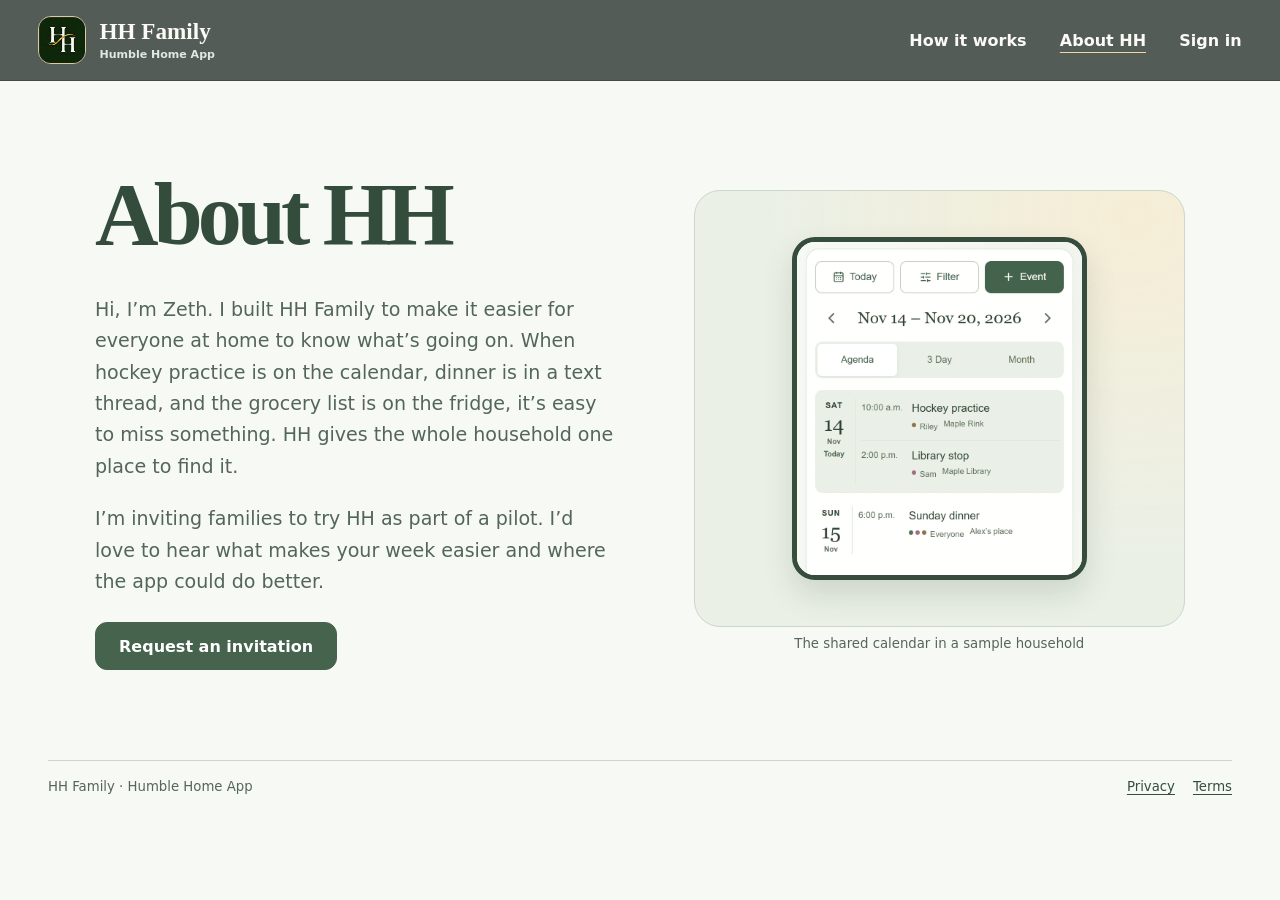
==== about-hh.html @ 5c3b0b7b "Add an About HH page to the public website" ====
<!doctype html>
<html lang="en">
<head>
  <meta charset="utf-8">
  <meta name="viewport" content="width=device-width, initial-scale=1">
  <meta name="robots" content="noindex, nofollow, noarchive">
  <meta name="theme-color" content="#f7f9f5">
  <meta name="description" content="Meet Zeth, the person behind HH Family, and find out how to try it with your household.">
  <title>About HH · HH Family</title>
  <link rel="icon" type="image/svg+xml" href="./favicon.svg">
  <link rel="stylesheet" href="./homepage/landing.css?v=home-showcase">
  <link rel="stylesheet" href="./homepage/about.css">
</head>
<body>
  <a class="skip-link" href="#main">Skip to content</a>
  <header class="home-header">
    <div class="site-header home-header-inner">
      <a class="wordmark" href="./index.html" aria-label="HH Family home">
        <img src="./icons/hh-180.png" alt="" width="48" height="48">
        <span>HH Family<small>Humble Home App</small></span>
      </a>
      <nav class="main-nav" aria-label="Main">
        <a class="nav-features" href="./index.html#explore">How it works</a>
        <a href="./about-hh.html" aria-current="page">About HH</a>
        <a href="https://app.hhfamily.ca/">Sign in</a>
      </nav>
    </div>
  </header>

  <main id="main" class="about-story frame" tabindex="-1">
    <div class="about-story-copy">
      <h1>About HH</h1>
      <p>Hi, I’m Zeth. I built HH Family to make it easier for everyone at home to know what’s going on. When hockey practice is on the calendar, dinner is in a text thread, and the grocery list is on the fridge, it’s easy to miss something. HH gives the whole household one place to find it.</p>
      <p>I’m inviting families to try HH as part of a pilot. I’d love to hear what makes your week easier and where the app could do better.</p>
      <a class="action primary" href="https://app.hhfamily.ca/request-invitation.html">Request an invitation</a>
    </div>
    <figure class="about-story-preview">
      <div class="about-story-stage">
        <img src="./homepage/screens/calendar.webp" alt="An HH Family calendar for a sample household shows hockey practice, a library stop, and Sunday dinner." width="780" height="910">
      </div>
      <figcaption>The shared calendar in a sample household</figcaption>
    </figure>
  </main>

  <footer class="site-footer frame">
    <span>HH Family · Humble Home App</span>
    <nav aria-label="Information">
      <a href="./privacy.html">Privacy</a>
      <a href="./terms.html">Terms</a>
    </nav>
  </footer>
</body>
</html>
---- homepage/landing.css ----
:root {
  color-scheme: light;
  --paper: #f7f9f5;
  --surface: #fefffc;
  --ink: #304336;
  --heading: #344c3b;
  --muted: #536659;
  --accent: #45634d;
  --accent-hover: #354f3c;
  --tint: #eaf0e6;
  --line: #cbd7c8;
  --serif: Georgia, "Times New Roman", serif;
  font-family: system-ui, -apple-system, "Segoe UI", sans-serif;
  color: var(--ink);
  background: var(--paper);
  -webkit-text-size-adjust: 100%;
}

*, *::before, *::after { box-sizing: border-box; }
body { margin: 0; }
img { display: block; max-width: 100%; }
a { color: var(--accent-hover); text-underline-offset: .22em; }
button, input { font: inherit; }
:focus-visible { outline: 3px solid #856733; outline-offset: 4px; }

.frame { width: min(1220px, calc(100% - 96px)); margin-inline: auto; }
.skip-link, .sr-only {
  position: absolute;
  width: 1px;
  height: 1px;
  padding: 0;
  overflow: hidden;
  clip-path: inset(50%);
  white-space: nowrap;
}
.skip-link:focus {
  z-index: 5;
  top: 12px;
  left: 12px;
  width: auto;
  height: auto;
  padding: 10px 16px;
  clip-path: none;
  background: var(--surface);
}

.site-header {
  display: flex;
  align-items: center;
  justify-content: space-between;
  gap: 20px;
  padding-block: 22px;
}
.home-header {
  border-bottom: 1px solid #424a44;
  background: #535c56;
  color: #fbfaf5;
}
.home-header-inner {
  width: min(1600px, calc(100% - clamp(32px, 6vw, 120px)));
  margin-inline: auto;
  padding-block: 16px;
}
.home-header .wordmark, .home-header .main-nav a { color: inherit; }
.home-header .wordmark small { color: #e2e7df; }
.home-header :focus-visible { outline-color: #f1d7a5; }
.wordmark {
  display: inline-flex;
  align-items: center;
  gap: 13px;
  text-decoration: none;
  color: var(--heading);
  font: 600 1.45rem/1.1 var(--serif);
  white-space: nowrap;
}
.wordmark img { flex: none; border: 1px solid #dfc9a4; border-radius: 13px; }
.main-nav { display: flex; align-items: center; gap: clamp(16px, 2.6vw, 34px); }
.main-nav > a:not(.action) {
  display: inline-flex;
  align-items: center;
  min-height: 44px;
  text-decoration: none;
  font-weight: 600;
}
.main-nav > a:not(.action):hover { text-decoration: underline; }
.action {
  display: inline-flex;
  align-items: center;
  justify-content: center;
  min-height: 48px;
  padding: 10px 23px;
  border: 1px solid var(--accent);
  border-radius: 12px;
  text-decoration: none;
  font-weight: 650;
  text-align: center;
}
.primary { color: white; background: var(--accent); }
.primary:hover { background: var(--accent-hover); border-color: var(--accent-hover); }
.secondary:hover { background: var(--tint); }

.text-action {
  display: inline-flex;
  align-items: center;
  gap: 7px;
  min-height: 44px;
  color: var(--accent-hover);
  font-weight: 650;
  text-underline-offset: .24em;
}

h1, h2, h3 { margin: 0; font-family: var(--serif); color: var(--heading); }
.hero {
  display: grid;
  grid-template-columns: minmax(0, .88fr) minmax(0, 1.12fr);
  align-items: center;
  gap: clamp(30px, 6vw, 84px);
  padding-block: clamp(24px, 3.8vw, 54px) 0;
}
.hero h1 {
  max-width: 14ch;
  font-size: clamp(3.2rem, 5.5vw, 5.35rem);
  line-height: .99;
  letter-spacing: -.052em;
  text-wrap: balance;
}
.hero p {
  max-width: 34ch;
  margin: 20px 0 0;
  color: var(--muted);
  font-size: clamp(1.04rem, 1.65vw, 1.28rem);
  line-height: 1.55;
}
.hero-actions, .closing-actions {
  display: flex;
  flex-wrap: wrap;
  align-items: center;
  gap: 9px 19px;
}
.hero-actions { margin-top: 22px; }
.hero p { max-width: 40ch; }
.hero .calendar-support { max-width: none; margin-top: 4px; font-size: .9rem; }
.calendar-support a { display: inline-block; min-height: 44px; padding-block: 11px; }
.home-preview {
  display: grid;
  justify-items: center;
  gap: 10px;
  min-width: 0;
  margin: 0;
}
.preview-stage {
  display: grid;
  justify-items: center;
  width: 100%;
  overflow: hidden;
  padding: clamp(18px, 3.3vw, 44px) clamp(12px, 4vw, 42px) 0;
  border: 1px solid #cbd8c8;
  border-radius: clamp(19px, 3vw, 33px);
  background:
    radial-gradient(ellipse at 80% 12%, #faf0d9, transparent 60%),
    linear-gradient(150deg, #edf2e7, #d9e6d9);
}
.preview-phone {
  position: relative;
  width: min(100%, 400px);
  padding: 19px 7px 0;
  border: 1px solid #657665;
  border-bottom: 0;
  border-radius: 30px 30px 0 0;
  background: linear-gradient(135deg, #435548, #24382d);
  box-shadow: 0 16px 36px #283e3040, inset 0 0 0 1px #ffffff20;
}
.preview-phone::before {
  content: "";
  position: absolute;
  inset: 8px 0 auto;
  width: 33px;
  height: 3px;
  margin-inline: auto;
  border-radius: 4px;
  background: #1d2d24;
}
.preview-home-screen {
  aspect-ratio: 780 / 926;
  overflow: hidden;
  border-radius: 20px 20px 0 0;
  background: var(--paper);
}
.preview-home-screen img { width: 100%; height: auto; margin-top: -23.33%; }
.home-preview figcaption { color: var(--muted); font-size: .82rem; text-align: center; }

.home-showcase {
  gap: clamp(24px, 4vw, 56px);
  margin-top: clamp(16px, 2vw, 29px);
  padding: clamp(24px, 4.4vw, 62px);
  border: 1px solid var(--line);
  border-radius: clamp(22px, 3vw, 40px);
  background:
    radial-gradient(ellipse at 75% 14%, #fcf2dc, transparent 52%),
    linear-gradient(125deg, #fcfbf5 18%, #edf2e7 59%, #dce9dd);
}
.home-showcase h1 {
  max-width: none;
  font-size: clamp(2.8rem, 5vw, 4.5rem);
  text-wrap: pretty;
}
.home-showcase .preview-stage {
  padding: 12px 8px 0;
  border: 0;
  border-bottom: 1px solid #a3b3a0;
  border-radius: 0;
  background: none;
}
.home-showcase .preview-phone { width: min(100%, 490px); }
.home-showcase .preview-home-screen { aspect-ratio: 780 / 950; }

.highlights {
  margin-top: clamp(43px, 7vw, 98px);
  scroll-margin-top: 20px;
}
.highlights > h2 {
  padding: clamp(19px, 2.5vw, 30px) 0 clamp(13px, 2.5vw, 27px);
  border-top: 1px solid var(--line);
  font-size: clamp(2rem, 4vw, 3.25rem);
  letter-spacing: -.045em;
}
.feature-preview {
  display: grid;
  grid-template-areas: "copy art";
  grid-template-columns: minmax(0, .75fr) minmax(0, 1.25fr);
  align-items: center;
  gap: clamp(16px, 5vw, 68px);
  padding-block: clamp(22px, 3.6vw, 48px);
  border-top: 1px solid var(--line);
}
.feature-preview:nth-of-type(even) {
  grid-template-areas: "art copy";
  grid-template-columns: minmax(0, 1.25fr) minmax(0, .75fr);
}
.feature-copy { grid-area: copy; }
.feature-copy h3 {
  max-width: 17ch;
  font-size: clamp(1.78rem, 3.3vw, 3.15rem);
  line-height: 1.06;
  letter-spacing: -.038em;
  text-wrap: balance;
}
.feature-copy p, .closing p, .calendar-info p {
  max-width: 39ch;
  margin: 10px 0 0;
  color: var(--muted);
  font-size: clamp(.99rem, 1.45vw, 1.12rem);
  line-height: 1.55;
}
.feature-art {
  grid-area: art;
  display: grid;
  justify-items: center;
  min-width: 0;
  padding: clamp(12px, 3vw, 33px);
  border-radius: clamp(16px, 2vw, 25px);
}
.feature-calendar { background: #e9efe5; }
.feature-meals { background: #f3ede0; }
.feature-invites { background: #f1e8e9; }
.feature-reminders { background: #e5eeeb; }
.feature-notes { background: #f3efe4; }
.feature-palettes { background: var(--tint); }
.screen-crop {
  position: relative;
  width: min(100%, 460px);
  overflow: hidden;
  border: 1px solid #d2d8cd;
  border-radius: 13px;
  background: var(--surface);
  box-shadow: 0 6px 18px #344c3b13;
}
.screen-crop img { display: block; width: 100%; height: auto; }
.feature-calendar .screen-crop { aspect-ratio: 780 / 706; }
.feature-calendar img { margin-top: -20.5%; }
.feature-meals .screen-crop { width: min(100%, 430px); }
.preview-rsvp {
  aspect-ratio: 780 / 722;
  width: min(100%, 395px);
}
.preview-rsvp img { margin-top: -23%; }
.feature-reminders .screen-crop { aspect-ratio: 780 / 856; }
.feature-notes .screen-crop { aspect-ratio: 780 / 775; }
@media (prefers-reduced-motion: no-preference) {
  .feature-story.is-staged {
    display: grid;
    grid-template-columns: minmax(0, .84fr) minmax(0, 1.16fr);
    gap: clamp(24px, 5vw, 74px);
    align-items: start;
    border-top: 1px solid var(--line);
  }
  .feature-story.is-staged .feature-preview {
    display: flex;
    min-height: clamp(245px, 49vh, 390px);
    flex-direction: column;
    justify-content: center;
    align-items: flex-start;
  }
  .feature-story.is-staged .feature-preview:first-child { border-top: 0; }
  .feature-stage:not([hidden]) {
    position: sticky;
    top: clamp(18px, 12vh, 100px);
    display: grid;
    min-width: 0;
    margin-block: clamp(22px, 4.5vh, 40px);
  }
  .feature-stage .feature-art {
    grid-area: 1 / 1;
    align-items: center;
    min-height: clamp(290px, 51vh, 450px);
    visibility: hidden;
    opacity: 0;
    transform: translateY(17px) scale(.98);
    transition: opacity 380ms ease-out, transform 560ms cubic-bezier(.22, .61, .36, 1), visibility 0s linear 380ms;
  }
  .feature-stage .feature-art.is-current {
    visibility: visible;
    opacity: 1;
    transform: none;
    transition-delay: 0s;
    z-index: 1;
  }
  .feature-stage .screen-crop { width: min(100%, 395px); }
  .feature-story.can-reveal-inline .feature-preview .feature-art {
    opacity: .62;
    transform: translateY(12px);
    transition: opacity 420ms ease-out, transform 490ms cubic-bezier(.22, .61, .36, 1);
  }
  .feature-story.can-reveal-inline .feature-preview .feature-art.has-entered {
    opacity: 1;
    transform: none;
  }
}

.calendar-info {
  scroll-margin-top: 20px;
  padding-block: clamp(24px, 3.3vw, 42px);
  border-top: 1px solid var(--line);
}
.calendar-info p { max-width: 66ch; margin-bottom: 12px; }

.closing {
  display: flex;
  flex-wrap: wrap;
  align-items: center;
  justify-content: space-between;
  gap: 17px 30px;
  padding-block: clamp(24px, 3.3vw, 42px);
  border-top: 1px solid var(--line);
}
.closing h2, .calendar-info h2 { font-size: clamp(1.9rem, 3.4vw, 2.8rem); letter-spacing: -.04em; }

.joining h2 { font-size: 1.35rem; }
.request-card p { color: var(--muted); line-height: 1.6; }
.site-footer {
  display: flex;
  justify-content: space-between;
  flex-wrap: wrap;
  gap: 10px 22px;
  padding: 18px 0 27px;
  border-top: 1px solid var(--line);
  font-size: .83rem;
  color: var(--muted);
}
.site-footer nav { display: flex; flex-wrap: wrap; gap: 10px 18px; }

.request-main { padding-block: 45px 58px; }
.request-card {
  max-width: 650px;
  margin-inline: auto;
  padding: clamp(22px, 5vw, 48px);
  background: var(--surface);
  border: 1px solid var(--line);
  border-radius: 24px;
}
.back-link { display: inline-flex; align-items: center; min-height: 44px; margin: -12px 0 8px; font-size: .89rem; }
.request-card h1 { font-size: clamp(2.35rem, 5.2vw, 3.8rem); line-height: 1.06; letter-spacing: -.045em; }
.request-card p { margin: 13px 0 20px; }
.request-card .mail-note { margin: 12px 0 0; font-size: .88rem; overflow-wrap: anywhere; }
.request-form fieldset { padding: 0; margin: 0; border: 0; min-width: 0; }
.request-fields { display: grid; gap: 7px; }
.request-fields label { font-weight: 650; line-height: 1.4; }
.request-fields label span { color: var(--muted); font-weight: 400; }
.request-fields input, .request-fields select, .request-fields textarea {
  width: 100%;
  min-width: 0;
  min-height: 44px;
  margin: 0 0 9px;
  padding: 10px 12px;
  border: 1px solid var(--line);
  border-radius: 9px;
  background: var(--surface);
  color: var(--ink);
  font: inherit;
}
.request-fields textarea { resize: vertical; }
.request-card .request-caption { margin: 0 0 13px; font-size: .88rem; }
.request-form button:not(:disabled) { cursor: pointer; }
.request-form button:disabled { opacity: .7; }
.request-card .request-result { margin: 12px 0 0; }
.request-card .request-result:empty { margin: 0; }
.request-card .request-result:not(:empty) { padding: 10px 12px; border-radius: 9px; background: var(--tint); }
.request-card .request-error:not(:empty) { background: #fbede4; color: #703b2a; }
.joining { margin-top: 24px; padding-top: 22px; border-top: 1px solid var(--line); }
.joining p { margin: 8px 0 0; }


@media (max-width: 960px) {
  .frame { width: calc(100% - 48px); }
}
@media (max-width: 680px) {
  .frame { width: calc(100% - 32px); }
  .site-header { padding-block: 13px; border-bottom: 1px solid var(--line); gap: 12px; }
  .home-header .site-header { border-bottom: 0; }
  .wordmark { gap: 8px; font-size: 1.25rem; }
  .wordmark img { width: 37px; height: 37px; border-radius: 10px; }
  .main-nav { gap: 12px; font-size: .87rem; text-align: right; }
  .main-nav > .nav-features:not(.action) { display: none; }
  .hero { grid-template-columns: 1fr; justify-items: center; gap: 18px; padding-top: 26px; text-align: center; }
  .hero-copy { width: 100%; }
  .hero h1 {
    max-width: 20ch;
    margin-inline: auto;
    font-size: clamp(2.4rem, 9.8vw, 3.65rem);
  }
  .hero p { margin: 13px auto 0; }
  .hero-actions { justify-content: center; gap: 8px 14px; margin-top: 16px; }
  .hero-actions .action { padding-inline: 13px; font-size: .91rem; }
  .hero-actions .text-action { font-size: .91rem; }
  .hero .calendar-support { margin: 3px auto 0; }
  .home-preview { width: min(100%, 440px); }
  .home-showcase { gap: 13px; padding: 20px 15px 16px; }
  .home-showcase h1 { font-size: clamp(2.25rem, 9vw, 3.65rem); text-wrap: balance; }
  .home-showcase .preview-stage { padding-inline: 0; }
  .feature-preview, .feature-preview:nth-of-type(even) {
    grid-template-areas: "copy" "art";
    grid-template-columns: minmax(0, 1fr);
  }
  .feature-copy h3 { max-width: 23ch; text-wrap: pretty; }
  .feature-copy p { margin-top: 7px; }
  .request-main { padding-block: 24px 38px; }
}

.wordmark small {
  display: block;
  margin-top: 4px;
  color: var(--muted);
  font: 600 .69rem/1.2 system-ui, sans-serif;
}
---- homepage/about.css ----
.home-header .main-nav > a[aria-current="page"] {
  text-decoration: underline;
  text-decoration-color: #f1d7a5;
  text-underline-offset: .35em;
}

.about-story {
  display: grid;
  grid-template-columns: minmax(0, 1.03fr) minmax(0, .97fr);
  align-items: center;
  gap: clamp(32px, 6vw, 88px);
  max-width: 1090px;
  padding-block: clamp(40px, 7vw, 94px);
}

.about-story h1 {
  margin-bottom: .4em;
  font-size: clamp(2.75rem, 7.5vw, 5.5rem);
  line-height: 1;
  letter-spacing: -.055em;
}

.about-story-copy p {
  max-width: 45ch;
  margin: 0 0 1.1em;
  color: var(--muted);
  font-size: clamp(1rem, 1.6vw, 1.19rem);
  line-height: 1.65;
}

.about-story-copy .action { margin-top: 4px; }

.about-story-preview { margin: 0; }

.about-story-stage {
  display: grid;
  place-items: center;
  padding: clamp(19px, 3.6vw, 48px);
  border: 1px solid var(--line);
  border-radius: 26px;
  background: radial-gradient(ellipse at 90% 6%, #f6edd6, transparent 60%), var(--tint);
}

.about-story-stage img {
  width: min(100%, 295px);
  height: auto;
  border: 5px solid #364c3d;
  border-radius: 23px;
  background: var(--surface);
  box-shadow: 0 15px 30px rgb(48 67 54 / 15%);
}

.about-story-preview figcaption {
  margin-top: 9px;
  color: var(--muted);
  font-size: .83rem;
  text-align: center;
}

@media (max-width: 720px) {
  .about-story {
    grid-template-columns: minmax(0, 1fr);
    gap: 28px;
    max-width: 480px;
  }
}
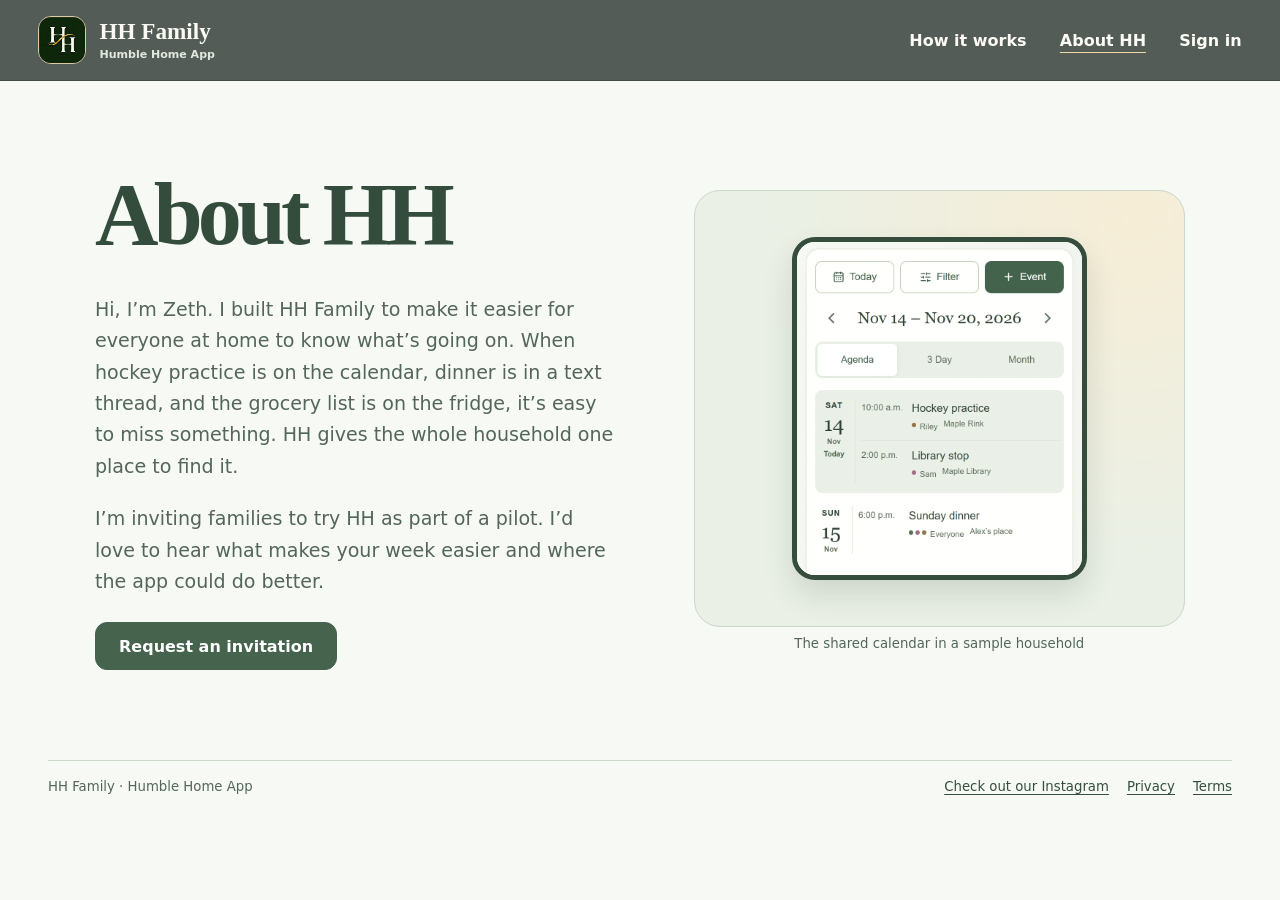
==== commit 1b3f0f47: "Link the HH Family Instagram profile from the website" ====
--- a/about-hh.html
+++ b/about-hh.html
@@ -45,6 +45,7 @@
   <footer class="site-footer frame">
     <span>HH Family · Humble Home App</span>
     <nav aria-label="Information">
+      <a href="https://www.instagram.com/hh_family_app/">Check out our Instagram</a>
       <a href="./privacy.html">Privacy</a>
       <a href="./terms.html">Terms</a>
     </nav>
